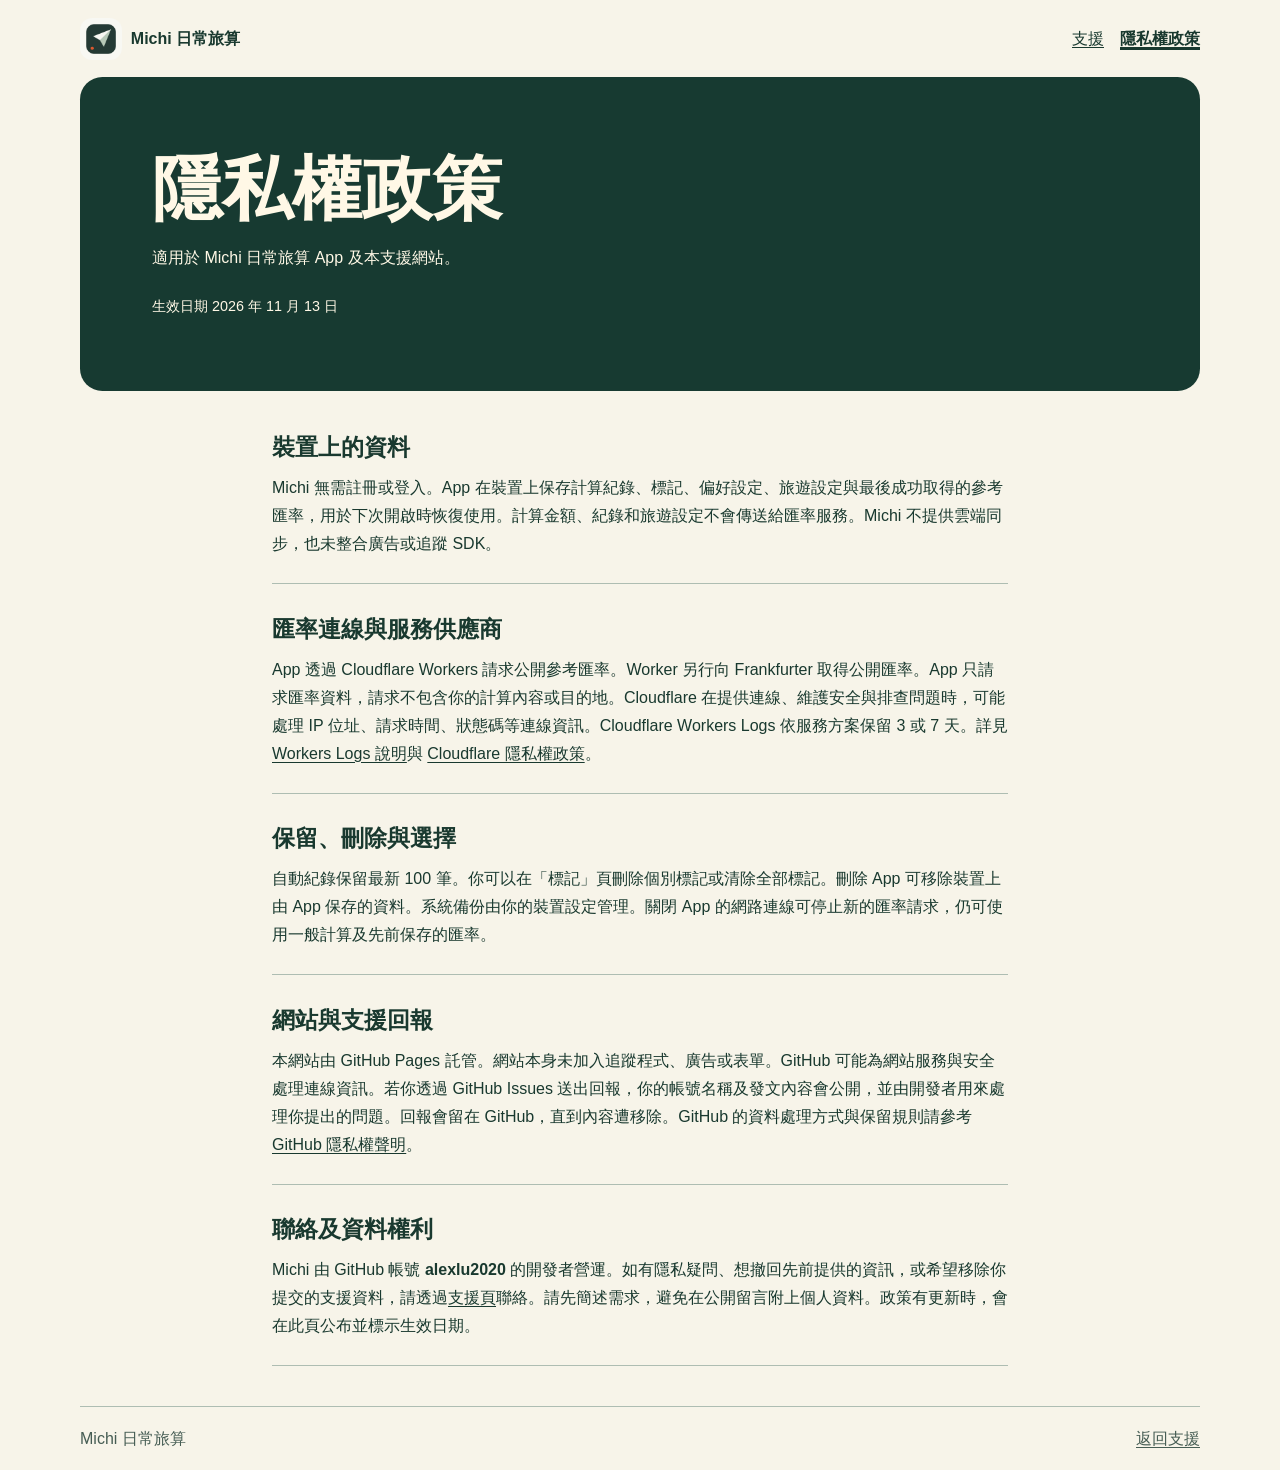
==== privacy/index.html @ d2b91153 "Create Michi support and privacy website" ====
<!doctype html>
<html lang="zh-Hant">
<head>
  <meta charset="utf-8">
  <meta name="viewport" content="width=device-width, initial-scale=1">
  <meta name="description" content="Michi 日常旅算如何處理裝置上的計算紀錄、匯率連線及支援資料。">
  <title>Michi 日常旅算｜隱私權政策</title>
  <link rel="icon" href="../icon.png">
  <link rel="stylesheet" href="../style.css">
</head>
<body>
  <a class="skip" href="#main">跳至主要內容</a>
  <header class="top wrap">
    <a class="brand" href="../"><img src="../icon.png" width="42" height="42" alt="">Michi 日常旅算</a>
    <nav aria-label="主要導覽"><a href="../">支援</a><a href="./" aria-current="page">隱私權政策</a></nav>
  </header>
  <main id="main" class="wrap">
    <header class="hero policy-hero">
      <div><h1>隱私權政策</h1><p>適用於 Michi 日常旅算 App 及本支援網站。</p><p class="date">生效日期 <time datetime="2026-11-13">2026 年 11 月 13 日</time></p></div>
    </header>
    <article class="policy">
      <section><h2>裝置上的資料</h2><p>Michi 無需註冊或登入。App 在裝置上保存計算紀錄、標記、偏好設定、旅遊設定與最後成功取得的參考匯率，用於下次開啟時恢復使用。計算金額、紀錄和旅遊設定不會傳送給匯率服務。Michi 不提供雲端同步，也未整合廣告或追蹤 SDK。</p></section>
      <section><h2>匯率連線與服務供應商</h2><p>App 透過 Cloudflare Workers 請求公開參考匯率。Worker 另行向 Frankfurter 取得公開匯率。App 只請求匯率資料，請求不包含你的計算內容或目的地。Cloudflare 在提供連線、維護安全與排查問題時，可能處理 IP 位址、請求時間、狀態碼等連線資訊。Cloudflare Workers Logs 依服務方案保留 3 或 7 天。詳見 <a href="https://developers.cloudflare.com/workers/observability/logs/workers-logs/">Workers Logs 說明</a>與 <a href="https://www.cloudflare.com/privacypolicy/">Cloudflare 隱私權政策</a>。</p></section>
      <section><h2>保留、刪除與選擇</h2><p>自動紀錄保留最新 100 筆。你可以在「標記」頁刪除個別標記或清除全部標記。刪除 App 可移除裝置上由 App 保存的資料。系統備份由你的裝置設定管理。關閉 App 的網路連線可停止新的匯率請求，仍可使用一般計算及先前保存的匯率。</p></section>
      <section><h2>網站與支援回報</h2><p>本網站由 GitHub Pages 託管。網站本身未加入追蹤程式、廣告或表單。GitHub 可能為網站服務與安全處理連線資訊。若你透過 GitHub Issues 送出回報，你的帳號名稱及發文內容會公開，並由開發者用來處理你提出的問題。回報會留在 GitHub，直到內容遭移除。GitHub 的資料處理方式與保留規則請參考 <a href="https://docs.github.com/en/site-policy/privacy-policies/github-general-privacy-statement">GitHub 隱私權聲明</a>。</p></section>
      <section><h2>聯絡及資料權利</h2><p>Michi 由 GitHub 帳號 <strong>alexlu2020</strong> 的開發者營運。如有隱私疑問、想撤回先前提供的資訊，或希望移除你提交的支援資料，請透過<a href="../#contact">支援頁</a>聯絡。請先簡述需求，避免在公開留言附上個人資料。政策有更新時，會在此頁公布並標示生效日期。</p></section>
    </article>
  </main>
  <footer class="wrap foot"><span>Michi 日常旅算</span><a href="../">返回支援</a></footer>
</body>
</html>
---- style.css ----
:root {
  color-scheme: light;
  --paper: #f7f4e9;
  --ink: #19392f;
  --muted: #465d54;
  --border: #aebdb2;
  --accent: #f8ce78;
}
* { box-sizing: border-box; }
body { margin: 0; background: var(--paper); color: var(--ink); font: 1rem/1.75 "Noto Sans TC", "Microsoft JhengHei", sans-serif; }
a { color: inherit; text-underline-offset: .2em; }
:focus-visible { outline: 3px solid #9b4f17; outline-offset: 4px; }
.wrap { width: min(70rem, calc(100% - 2rem)); margin-inline: auto; }
.top, .foot, nav, .brand { display: flex; align-items: center; gap: 1rem; flex-wrap: wrap; }
.top, .foot { justify-content: space-between; padding-block: 1.1rem; }
.brand { gap: .55rem; font-weight: 750; text-decoration: none; }
.brand img { border-radius: .75rem; }
nav a { padding: .4rem 0; }
nav [aria-current] { text-decoration-thickness: .16em; font-weight: 750; }
.skip { position: absolute; top: -10rem; }
.skip:focus { top: .5rem; left: .5rem; background: white; padding: .7rem; z-index: 1; }
.hero { display: grid; grid-template-columns: minmax(0, 1fr) auto; gap: 2rem; align-items: center; padding: clamp(1.4rem, 6vw, 4.5rem); background: #173a31; color: #fff8e6; border-radius: 1.4rem; }
.hero h1 { margin: 0; font: 750 clamp(2.3rem, 7vw, 4.4rem)/1.14 Georgia, "Noto Serif TC", serif; }
.hero p { margin: .9rem 0 1.4rem; }
.hero-icon { display: block; width: clamp(5.5rem, 18vw, 11.25rem); height: auto; border-radius: 23%; box-shadow: 0 12px 22px #06191166; transform: rotate(6deg); }
.button { display: inline-block; padding: .55rem 1rem; border-radius: .55rem; background: var(--accent); color: #17342c; font-weight: 750; text-decoration: none; }
.button:hover { background: #ffe1a2; text-decoration: underline; }
.faq { display: grid; grid-template-columns: 1fr 2fr; gap: 1.5rem; padding: 2.5rem 0; }
h2 { margin: 0 0 .65rem; font-size: 1.45rem; line-height: 1.4; }
details { border-top: 1px solid var(--border); padding: .7rem .1rem; }
details:last-child { border-bottom: 1px solid var(--border); }
summary { cursor: pointer; font-weight: 700; }
details p { margin: .5rem 0 .15rem; color: var(--muted); }
.contact { padding: clamp(1rem, 4vw, 2rem); background: #e5ede4; border-radius: 1rem; scroll-margin-top: 1rem; }
.contact p { margin: .5rem 0; }
.muted, .foot { color: var(--muted); }
.foot { margin-top: 2rem; border-top: 1px solid var(--border); }
.policy { width: min(100%, 46rem); margin: 2.5rem auto; }
.policy section { margin-bottom: 1.8rem; padding-bottom: 1rem; border-bottom: 1px solid var(--border); }
.policy p { margin: .55rem 0; }
.hero .date { margin-bottom: 0; font-size: .9rem; }
@media (max-width: 38rem) {
  .faq { grid-template-columns: 1fr; gap: .75rem; }
  .hero { gap: 1rem; }
  .hero-icon { width: 4.8rem; }
}
@media (max-width: 25rem) {
  .hero-icon { display: none; }
}
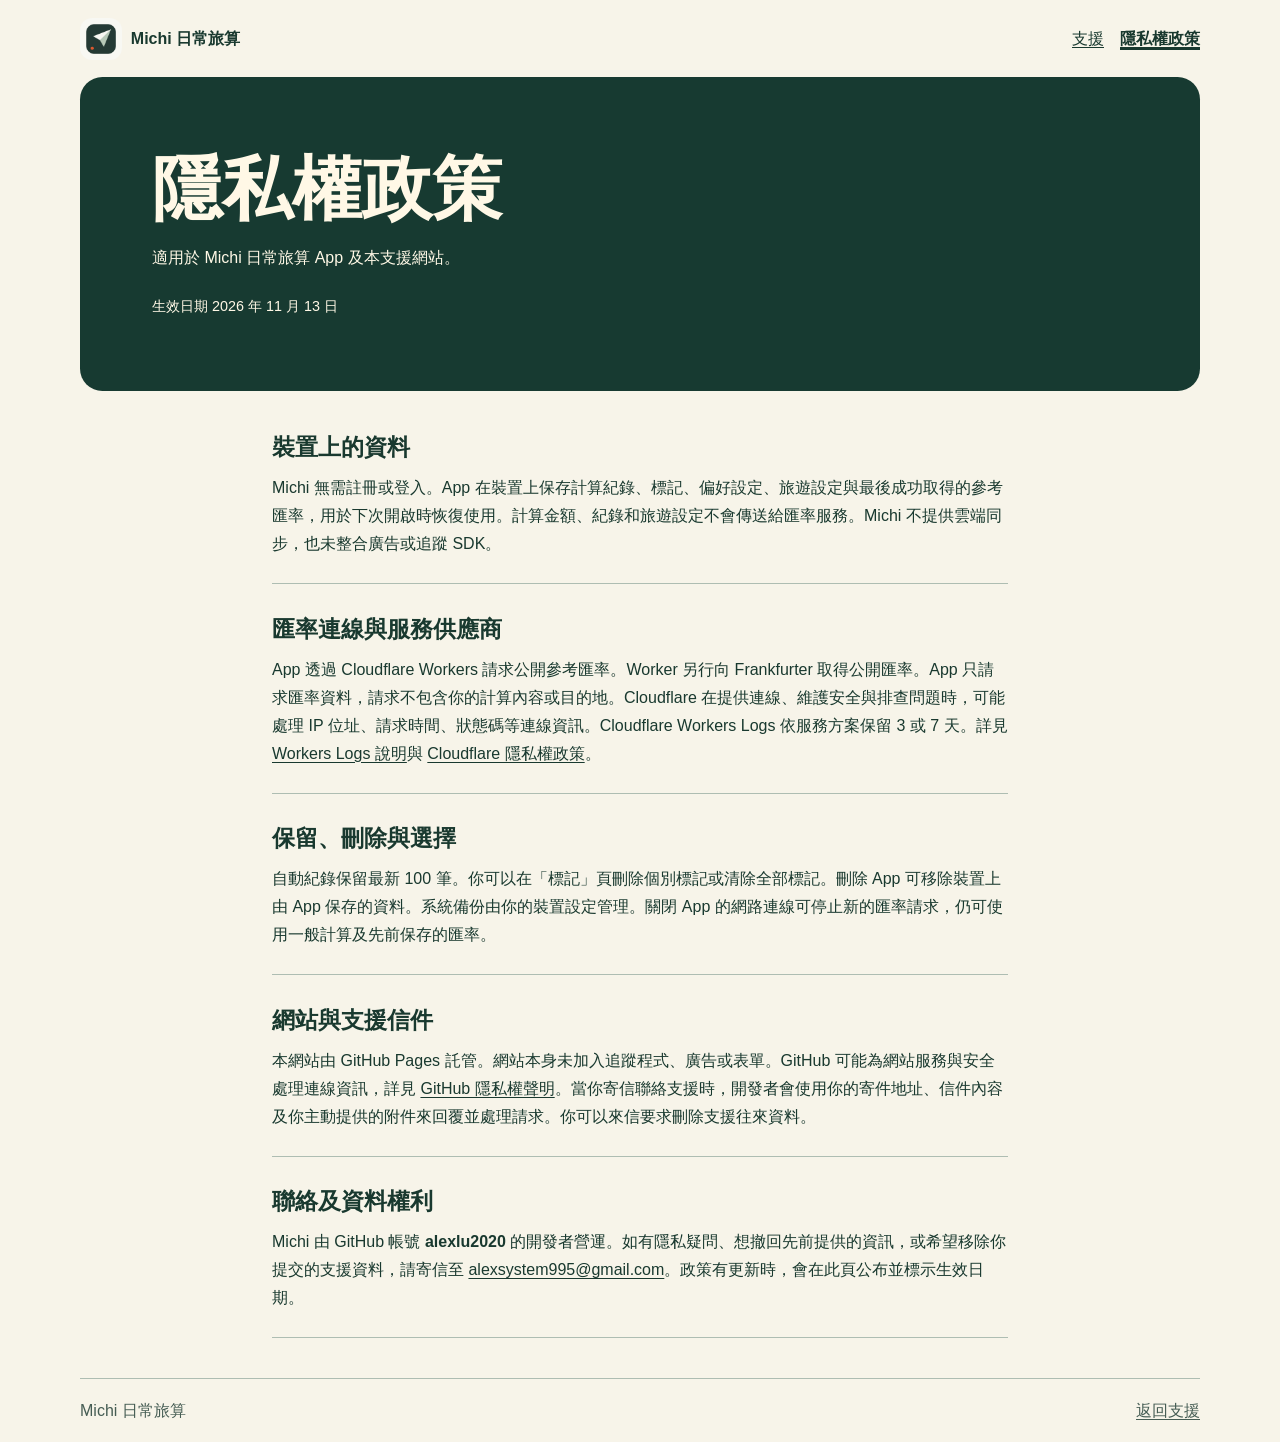
==== commit 0c6f181d: "Use email for Michi support" ====
--- a/privacy/index.html
+++ b/privacy/index.html
@@ -22,8 +22,8 @@
       <section><h2>裝置上的資料</h2><p>Michi 無需註冊或登入。App 在裝置上保存計算紀錄、標記、偏好設定、旅遊設定與最後成功取得的參考匯率，用於下次開啟時恢復使用。計算金額、紀錄和旅遊設定不會傳送給匯率服務。Michi 不提供雲端同步，也未整合廣告或追蹤 SDK。</p></section>
       <section><h2>匯率連線與服務供應商</h2><p>App 透過 Cloudflare Workers 請求公開參考匯率。Worker 另行向 Frankfurter 取得公開匯率。App 只請求匯率資料，請求不包含你的計算內容或目的地。Cloudflare 在提供連線、維護安全與排查問題時，可能處理 IP 位址、請求時間、狀態碼等連線資訊。Cloudflare Workers Logs 依服務方案保留 3 或 7 天。詳見 <a href="https://developers.cloudflare.com/workers/observability/logs/workers-logs/">Workers Logs 說明</a>與 <a href="https://www.cloudflare.com/privacypolicy/">Cloudflare 隱私權政策</a>。</p></section>
       <section><h2>保留、刪除與選擇</h2><p>自動紀錄保留最新 100 筆。你可以在「標記」頁刪除個別標記或清除全部標記。刪除 App 可移除裝置上由 App 保存的資料。系統備份由你的裝置設定管理。關閉 App 的網路連線可停止新的匯率請求，仍可使用一般計算及先前保存的匯率。</p></section>
-      <section><h2>網站與支援回報</h2><p>本網站由 GitHub Pages 託管。網站本身未加入追蹤程式、廣告或表單。GitHub 可能為網站服務與安全處理連線資訊。若你透過 GitHub Issues 送出回報，你的帳號名稱及發文內容會公開，並由開發者用來處理你提出的問題。回報會留在 GitHub，直到內容遭移除。GitHub 的資料處理方式與保留規則請參考 <a href="https://docs.github.com/en/site-policy/privacy-policies/github-general-privacy-statement">GitHub 隱私權聲明</a>。</p></section>
-      <section><h2>聯絡及資料權利</h2><p>Michi 由 GitHub 帳號 <strong>alexlu2020</strong> 的開發者營運。如有隱私疑問、想撤回先前提供的資訊，或希望移除你提交的支援資料，請透過<a href="../#contact">支援頁</a>聯絡。請先簡述需求，避免在公開留言附上個人資料。政策有更新時，會在此頁公布並標示生效日期。</p></section>
+      <section><h2>網站與支援信件</h2><p>本網站由 GitHub Pages 託管。網站本身未加入追蹤程式、廣告或表單。GitHub 可能為網站服務與安全處理連線資訊，詳見 <a href="https://docs.github.com/en/site-policy/privacy-policies/github-general-privacy-statement">GitHub 隱私權聲明</a>。當你寄信聯絡支援時，開發者會使用你的寄件地址、信件內容及你主動提供的附件來回覆並處理請求。你可以來信要求刪除支援往來資料。</p></section>
+      <section><h2>聯絡及資料權利</h2><p>Michi 由 GitHub 帳號 <strong>alexlu2020</strong> 的開發者營運。如有隱私疑問、想撤回先前提供的資訊，或希望移除你提交的支援資料，請寄信至 <a href="mailto:alexsystem995@gmail.com">alexsystem995@gmail.com</a>。政策有更新時，會在此頁公布並標示生效日期。</p></section>
     </article>
   </main>
   <footer class="wrap foot"><span>Michi 日常旅算</span><a href="../">返回支援</a></footer>
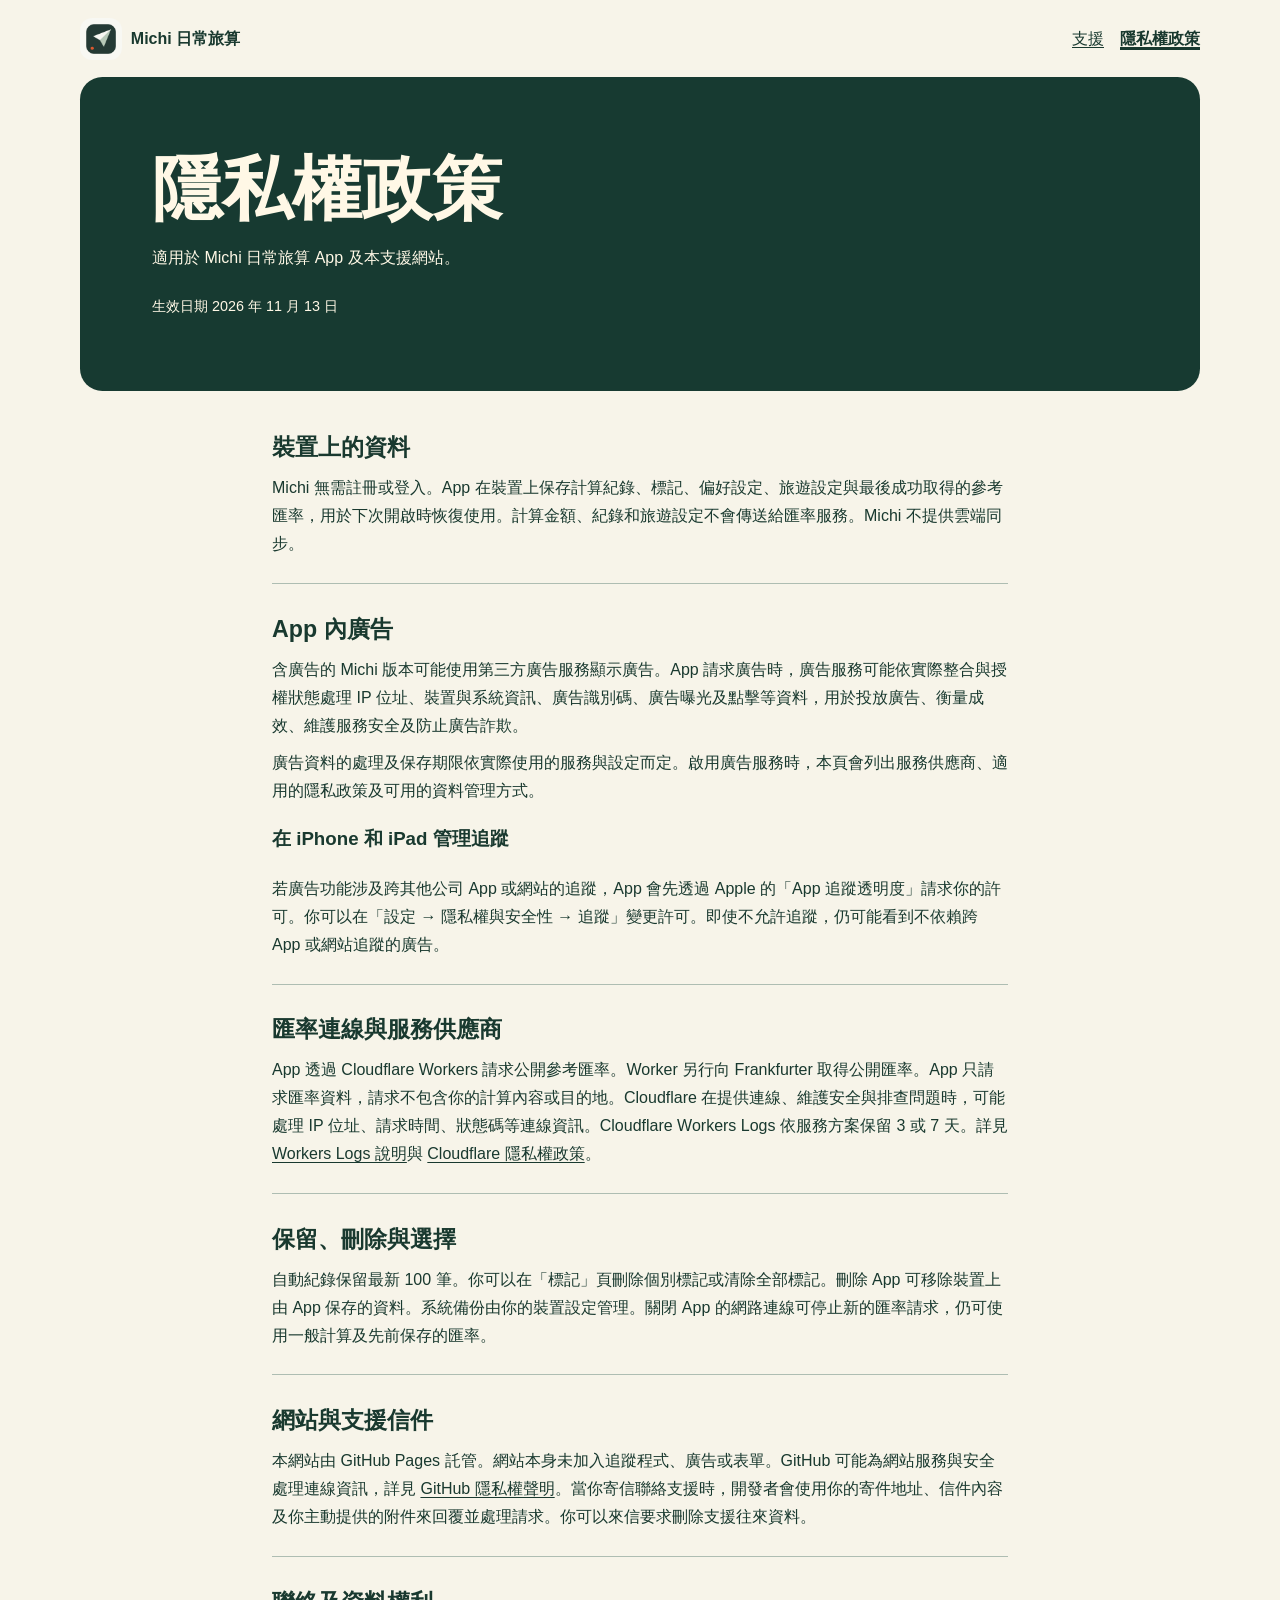
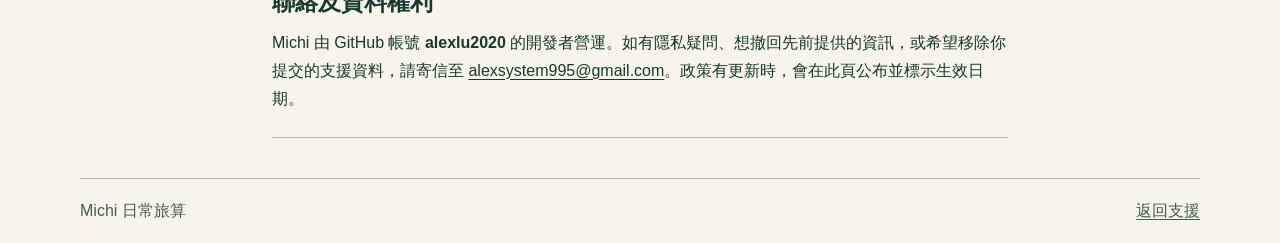
==== commit 2459417f: "Disclose in-app advertising in privacy policy" ====
--- a/privacy/index.html
+++ b/privacy/index.html
@@ -3,7 +3,7 @@
 <head>
   <meta charset="utf-8">
   <meta name="viewport" content="width=device-width, initial-scale=1">
-  <meta name="description" content="Michi 日常旅算如何處理裝置上的計算紀錄、匯率連線及支援資料。">
+  <meta name="description" content="Michi 日常旅算如何處理裝置上的計算紀錄、匯率連線、App 內廣告及支援資料。">
   <title>Michi 日常旅算｜隱私權政策</title>
   <link rel="icon" href="../icon.png">
   <link rel="stylesheet" href="../style.css">
@@ -19,7 +19,14 @@
       <div><h1>隱私權政策</h1><p>適用於 Michi 日常旅算 App 及本支援網站。</p><p class="date">生效日期 <time datetime="2026-11-13">2026 年 11 月 13 日</time></p></div>
     </header>
     <article class="policy">
-      <section><h2>裝置上的資料</h2><p>Michi 無需註冊或登入。App 在裝置上保存計算紀錄、標記、偏好設定、旅遊設定與最後成功取得的參考匯率，用於下次開啟時恢復使用。計算金額、紀錄和旅遊設定不會傳送給匯率服務。Michi 不提供雲端同步，也未整合廣告或追蹤 SDK。</p></section>
+      <section><h2>裝置上的資料</h2><p>Michi 無需註冊或登入。App 在裝置上保存計算紀錄、標記、偏好設定、旅遊設定與最後成功取得的參考匯率，用於下次開啟時恢復使用。計算金額、紀錄和旅遊設定不會傳送給匯率服務。Michi 不提供雲端同步。</p></section>
+      <section id="advertising">
+        <h2>App 內廣告</h2>
+        <p>含廣告的 Michi 版本可能使用第三方廣告服務顯示廣告。App 請求廣告時，廣告服務可能依實際整合與授權狀態處理 IP 位址、裝置與系統資訊、廣告識別碼、廣告曝光及點擊等資料，用於投放廣告、衡量成效、維護服務安全及防止廣告詐欺。</p>
+        <p>廣告資料的處理及保存期限依實際使用的服務與設定而定。啟用廣告服務時，本頁會列出服務供應商、適用的隱私政策及可用的資料管理方式。</p>
+        <h3>在 iPhone 和 iPad 管理追蹤</h3>
+        <p>若廣告功能涉及跨其他公司 App 或網站的追蹤，App 會先透過 Apple 的「App 追蹤透明度」請求你的許可。你可以在「設定 → 隱私權與安全性 → 追蹤」變更許可。即使不允許追蹤，仍可能看到不依賴跨 App 或網站追蹤的廣告。</p>
+      </section>
       <section><h2>匯率連線與服務供應商</h2><p>App 透過 Cloudflare Workers 請求公開參考匯率。Worker 另行向 Frankfurter 取得公開匯率。App 只請求匯率資料，請求不包含你的計算內容或目的地。Cloudflare 在提供連線、維護安全與排查問題時，可能處理 IP 位址、請求時間、狀態碼等連線資訊。Cloudflare Workers Logs 依服務方案保留 3 或 7 天。詳見 <a href="https://developers.cloudflare.com/workers/observability/logs/workers-logs/">Workers Logs 說明</a>與 <a href="https://www.cloudflare.com/privacypolicy/">Cloudflare 隱私權政策</a>。</p></section>
       <section><h2>保留、刪除與選擇</h2><p>自動紀錄保留最新 100 筆。你可以在「標記」頁刪除個別標記或清除全部標記。刪除 App 可移除裝置上由 App 保存的資料。系統備份由你的裝置設定管理。關閉 App 的網路連線可停止新的匯率請求，仍可使用一般計算及先前保存的匯率。</p></section>
       <section><h2>網站與支援信件</h2><p>本網站由 GitHub Pages 託管。網站本身未加入追蹤程式、廣告或表單。GitHub 可能為網站服務與安全處理連線資訊，詳見 <a href="https://docs.github.com/en/site-policy/privacy-policies/github-general-privacy-statement">GitHub 隱私權聲明</a>。當你寄信聯絡支援時，開發者會使用你的寄件地址、信件內容及你主動提供的附件來回覆並處理請求。你可以來信要求刪除支援往來資料。</p></section>
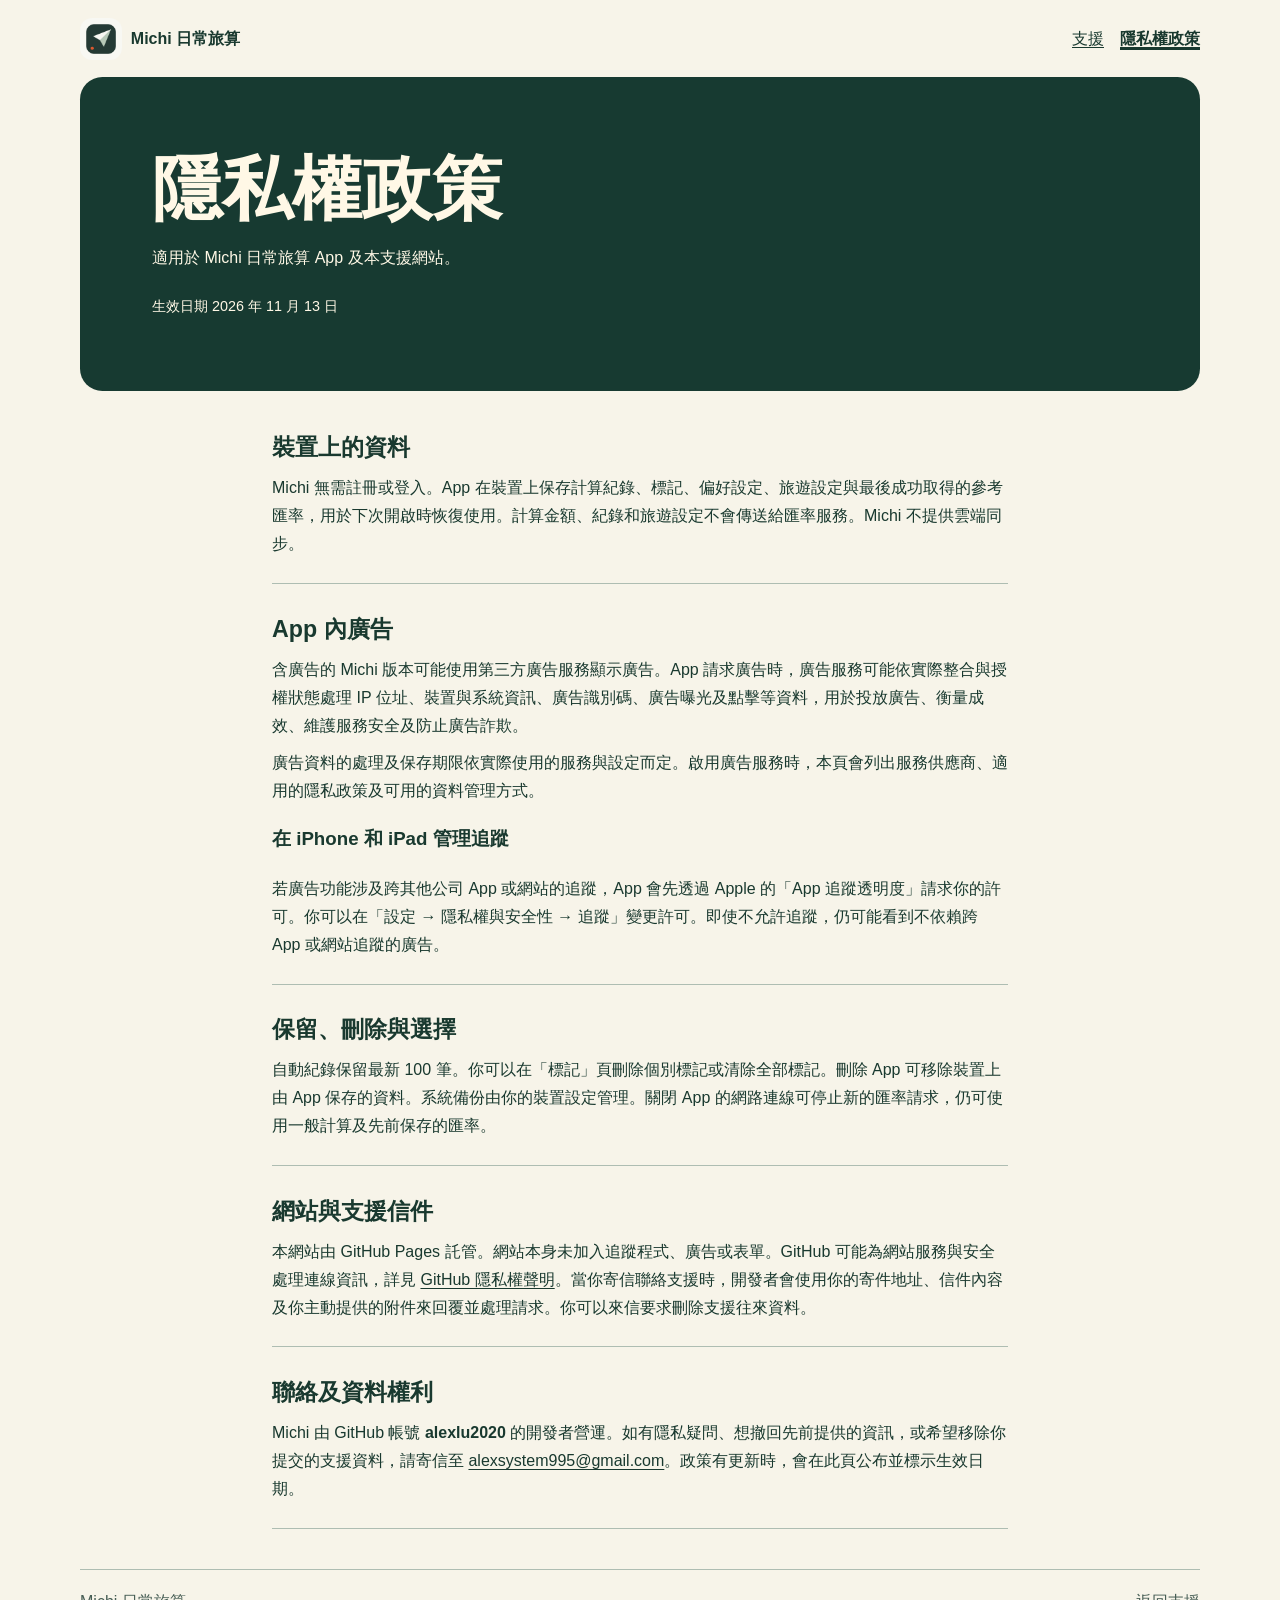
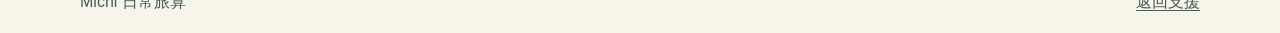
==== commit b1d87316: "Remove exchange rate provider section" ====
--- a/privacy/index.html
+++ b/privacy/index.html
@@ -27,7 +27,6 @@
         <h3>在 iPhone 和 iPad 管理追蹤</h3>
         <p>若廣告功能涉及跨其他公司 App 或網站的追蹤，App 會先透過 Apple 的「App 追蹤透明度」請求你的許可。你可以在「設定 → 隱私權與安全性 → 追蹤」變更許可。即使不允許追蹤，仍可能看到不依賴跨 App 或網站追蹤的廣告。</p>
       </section>
-      <section><h2>匯率連線與服務供應商</h2><p>App 透過 Cloudflare Workers 請求公開參考匯率。Worker 另行向 Frankfurter 取得公開匯率。App 只請求匯率資料，請求不包含你的計算內容或目的地。Cloudflare 在提供連線、維護安全與排查問題時，可能處理 IP 位址、請求時間、狀態碼等連線資訊。Cloudflare Workers Logs 依服務方案保留 3 或 7 天。詳見 <a href="https://developers.cloudflare.com/workers/observability/logs/workers-logs/">Workers Logs 說明</a>與 <a href="https://www.cloudflare.com/privacypolicy/">Cloudflare 隱私權政策</a>。</p></section>
       <section><h2>保留、刪除與選擇</h2><p>自動紀錄保留最新 100 筆。你可以在「標記」頁刪除個別標記或清除全部標記。刪除 App 可移除裝置上由 App 保存的資料。系統備份由你的裝置設定管理。關閉 App 的網路連線可停止新的匯率請求，仍可使用一般計算及先前保存的匯率。</p></section>
       <section><h2>網站與支援信件</h2><p>本網站由 GitHub Pages 託管。網站本身未加入追蹤程式、廣告或表單。GitHub 可能為網站服務與安全處理連線資訊，詳見 <a href="https://docs.github.com/en/site-policy/privacy-policies/github-general-privacy-statement">GitHub 隱私權聲明</a>。當你寄信聯絡支援時，開發者會使用你的寄件地址、信件內容及你主動提供的附件來回覆並處理請求。你可以來信要求刪除支援往來資料。</p></section>
       <section><h2>聯絡及資料權利</h2><p>Michi 由 GitHub 帳號 <strong>alexlu2020</strong> 的開發者營運。如有隱私疑問、想撤回先前提供的資訊，或希望移除你提交的支援資料，請寄信至 <a href="mailto:alexsystem995@gmail.com">alexsystem995@gmail.com</a>。政策有更新時，會在此頁公布並標示生效日期。</p></section>
